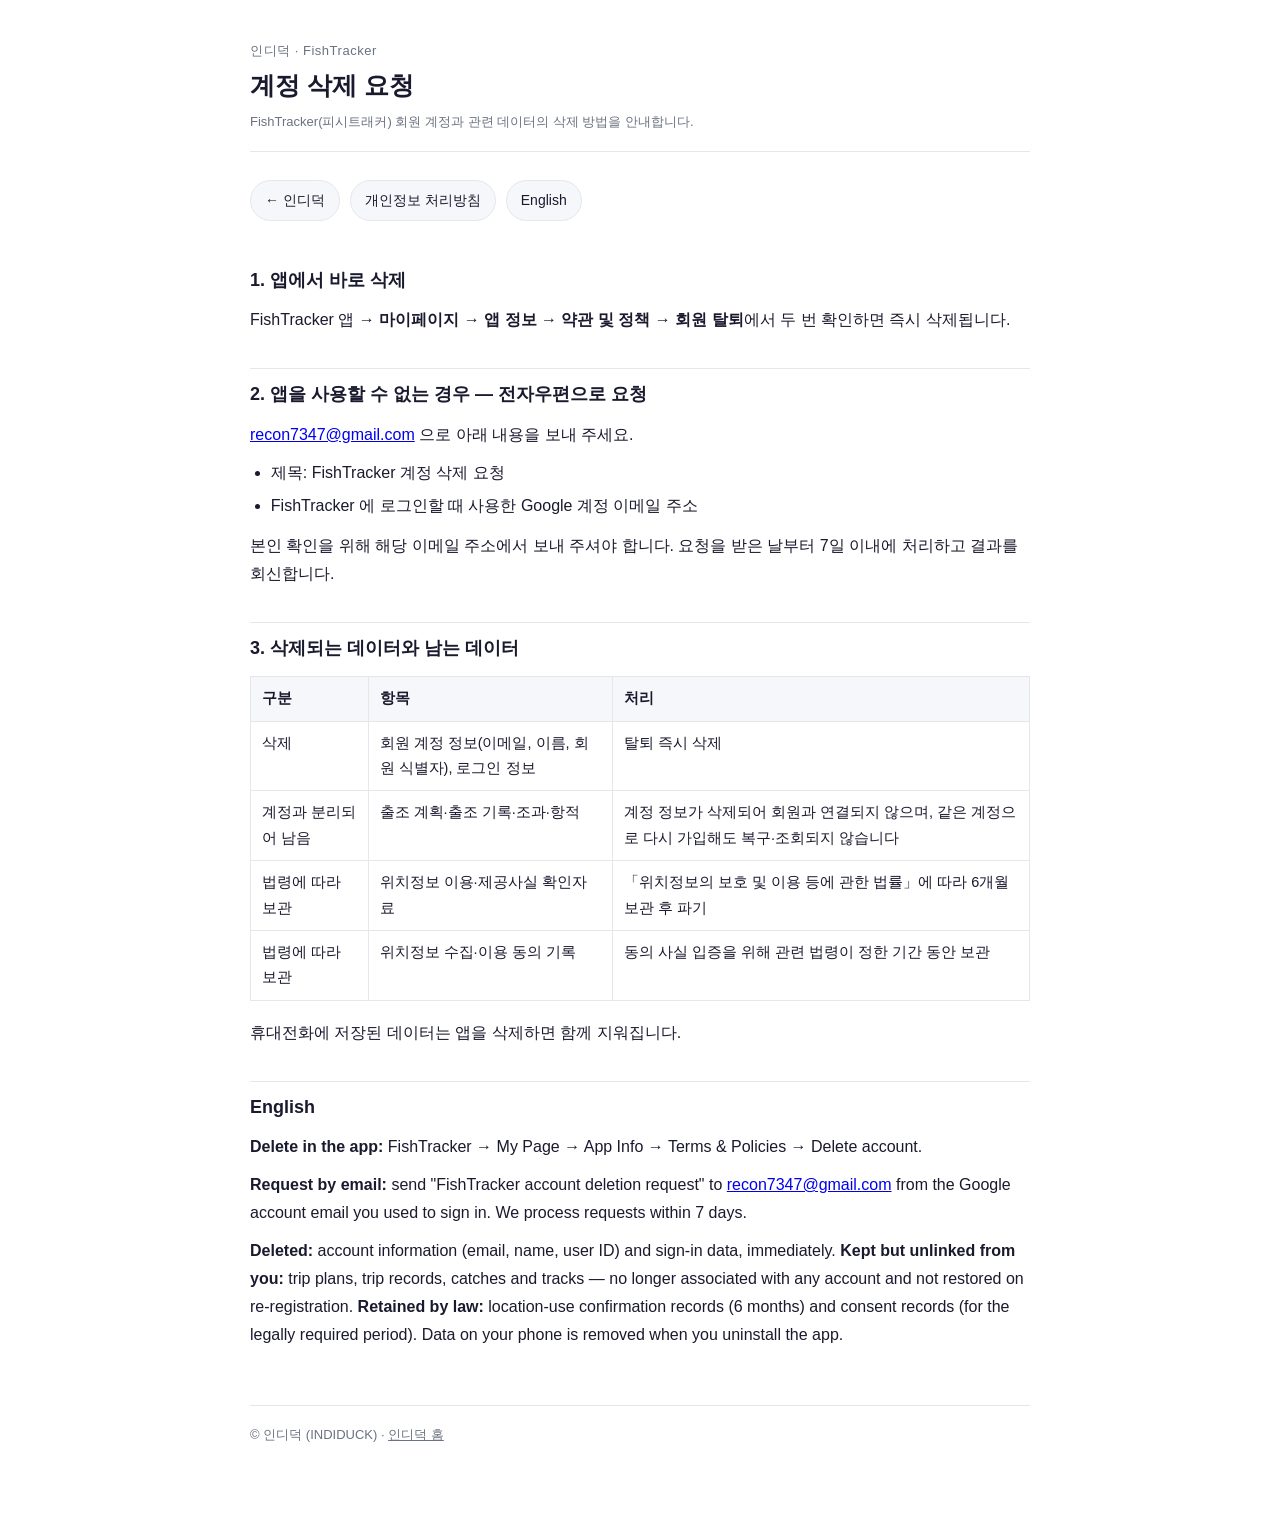
==== fishtracker-account-deletion.html @ 85d04227 "FishTracker 계정 삭제 요청 안내 페이지 추가 (Play 계정 삭제 정책)" ====
<!doctype html><html lang="ko"><head>
<meta charset="utf-8"><meta name="viewport" content="width=device-width,initial-scale=1,viewport-fit=cover">
<title>FishTracker 계정 삭제 | 인디덕</title><link rel="stylesheet" href="style.css"></head><body>
<div class="wrap">
<header>
  <p class="app">인디덕 · FishTracker</p>
  <h1>계정 삭제 요청</h1>
  <p class="meta">FishTracker(피시트래커) 회원 계정과 관련 데이터의 삭제 방법을 안내합니다.</p>
</header>
<nav><a href="index.html">← 인디덕</a><a href="privacy.html">개인정보 처리방침</a><a href="#en">English</a></nav>

<h2>1. 앱에서 바로 삭제</h2>
<p>FishTracker 앱 → <strong>마이페이지 → 앱 정보 → 약관 및 정책 → 회원 탈퇴</strong>에서 두 번 확인하면 즉시 삭제됩니다.</p>

<h2>2. 앱을 사용할 수 없는 경우 — 전자우편으로 요청</h2>
<p><a href="mailto:recon7347@gmail.com?subject=FishTracker%20%EA%B3%84%EC%A0%95%20%EC%82%AD%EC%A0%9C%20%EC%9A%94%EC%B2%AD">recon7347@gmail.com</a> 으로 아래 내용을 보내 주세요.</p>
<ul>
<li>제목: FishTracker 계정 삭제 요청</li>
<li>FishTracker 에 로그인할 때 사용한 Google 계정 이메일 주소</li>
</ul>
<p>본인 확인을 위해 해당 이메일 주소에서 보내 주셔야 합니다. 요청을 받은 날부터 7일 이내에 처리하고 결과를 회신합니다.</p>

<h2>3. 삭제되는 데이터와 남는 데이터</h2>
<table>
<tr><th>구분</th><th>항목</th><th>처리</th></tr>
<tr><td>삭제</td><td>회원 계정 정보(이메일, 이름, 회원 식별자), 로그인 정보</td><td>탈퇴 즉시 삭제</td></tr>
<tr><td>계정과 분리되어 남음</td><td>출조 계획·출조 기록·조과·항적</td><td>계정 정보가 삭제되어 회원과 연결되지 않으며, 같은 계정으로 다시 가입해도 복구·조회되지 않습니다</td></tr>
<tr><td>법령에 따라 보관</td><td>위치정보 이용·제공사실 확인자료</td><td>「위치정보의 보호 및 이용 등에 관한 법률」에 따라 6개월 보관 후 파기</td></tr>
<tr><td>법령에 따라 보관</td><td>위치정보 수집·이용 동의 기록</td><td>동의 사실 입증을 위해 관련 법령이 정한 기간 동안 보관</td></tr>
</table>
<p>휴대전화에 저장된 데이터는 앱을 삭제하면 함께 지워집니다.</p>

<h2 id="en">English</h2>
<p><strong>Delete in the app:</strong> FishTracker → My Page → App Info → Terms &amp; Policies → Delete account.</p>
<p><strong>Request by email:</strong> send "FishTracker account deletion request" to <a href="mailto:recon7347@gmail.com">recon7347@gmail.com</a> from the Google account email you used to sign in. We process requests within 7 days.</p>
<p><strong>Deleted:</strong> account information (email, name, user ID) and sign-in data, immediately. <strong>Kept but unlinked from you:</strong> trip plans, trip records, catches and tracks — no longer associated with any account and not restored on re-registration. <strong>Retained by law:</strong> location-use confirmation records (6 months) and consent records (for the legally required period). Data on your phone is removed when you uninstall the app.</p>

<footer>© 인디덕 (INDIDUCK) · <a href="index.html">인디덕 홈</a></footer>
</div></body></html>
---- style.css ----
:root{--bg:#ffffff;--fg:#1a1a2e;--muted:#6b7280;--line:#e5e7eb;--accent:#0d47a1;--surface:#f5f7fa}
@media (prefers-color-scheme:dark){:root{--bg:#121417;--fg:#e8eaed;--muted:#9aa0a6;--line:#2b2f36;--accent:#7aa7ff;--surface:#1a1d22}}
*{box-sizing:border-box}
body{margin:0;background:var(--bg);color:var(--fg);
 font-family:-apple-system,BlinkMacSystemFont,"Apple SD Gothic Neo","Malgun Gothic",sans-serif;
 font-size:16px;line-height:1.75;-webkit-text-size-adjust:100%}
.wrap{max-width:820px;margin:0 auto;padding:40px 20px 80px}
header{border-bottom:1px solid var(--line);padding-bottom:18px;margin-bottom:28px}
header .app{font-size:13px;color:var(--muted);letter-spacing:.04em;margin:0 0 6px}
h1{font-size:25px;margin:0 0 8px;line-height:1.35}
.meta{font-size:13px;color:var(--muted);margin:0}
nav{margin:22px 0 0;display:flex;gap:10px;flex-wrap:wrap}
nav a{display:inline-block;padding:7px 14px;border:1px solid var(--line);border-radius:999px;
 text-decoration:none;color:var(--fg);font-size:14px;background:var(--surface)}
nav a:hover{border-color:var(--accent);color:var(--accent)}
h2{font-size:18px;margin:34px 0 10px;padding-top:10px;border-top:1px solid var(--line)}
h2:first-of-type{border-top:none}
h3{font-size:15px;margin:20px 0 6px}
p{margin:0 0 10px}
.art{margin:18px 0 6px;font-weight:700}
.sub{margin:0 0 4px;padding-left:1em}
table{border-collapse:collapse;width:100%;margin:12px 0 18px;font-size:14.5px;display:block;overflow-x:auto}
th,td{border:1px solid var(--line);padding:9px 11px;text-align:left;vertical-align:top}
th{background:var(--surface);font-weight:600;white-space:nowrap}
ul{margin:0 0 12px;padding-left:1.3em}
li{margin:0 0 5px}
.note{background:var(--surface);border-left:3px solid var(--accent);padding:12px 16px;
 margin:16px 0;font-size:14.5px;border-radius:0 6px 6px 0}
footer{margin-top:56px;padding-top:18px;border-top:1px solid var(--line);
 font-size:13px;color:var(--muted)}
footer a{color:var(--muted)}
pre.plain{white-space:pre-wrap;word-break:break-word;font-family:inherit;font-size:15.5px;margin:0}
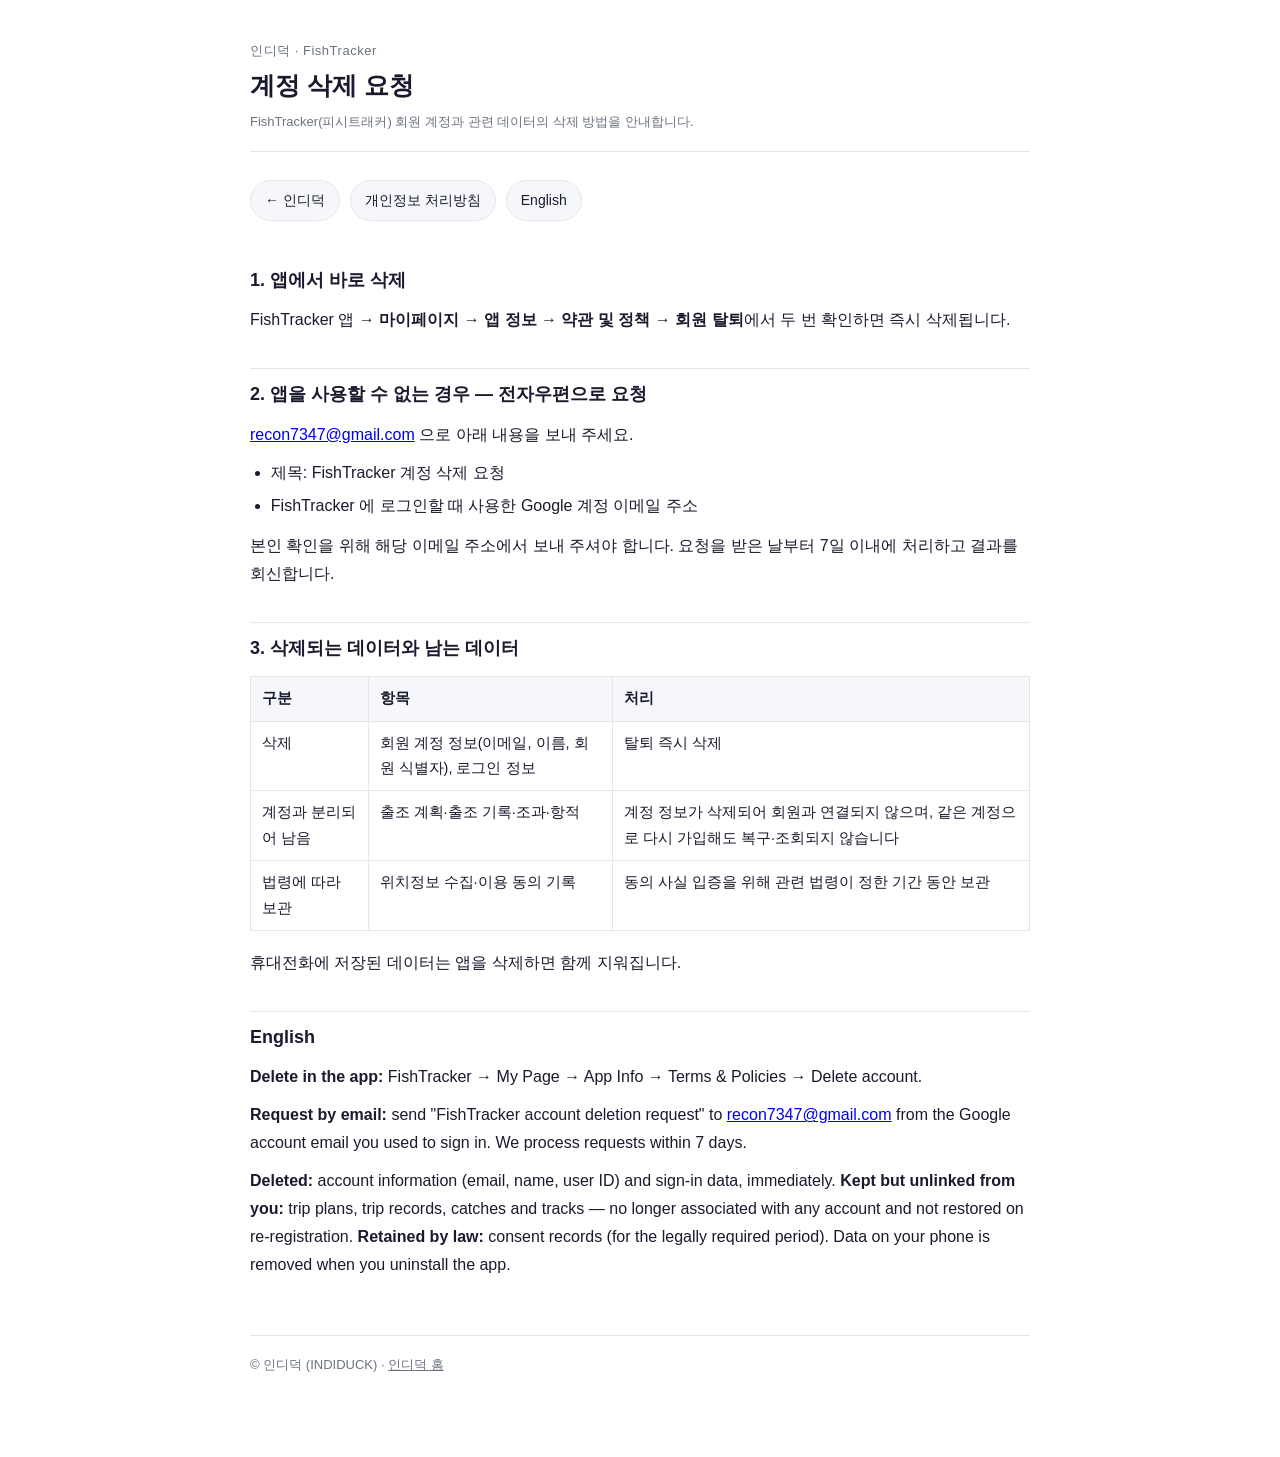
==== commit 0ef5fbfd: "FishTracker 계정 삭제 안내: 서버에 없는 확인자료 보관 문구 제거" ====
--- a/fishtracker-account-deletion.html
+++ b/fishtracker-account-deletion.html
@@ -25,7 +25,6 @@
 <tr><th>구분</th><th>항목</th><th>처리</th></tr>
 <tr><td>삭제</td><td>회원 계정 정보(이메일, 이름, 회원 식별자), 로그인 정보</td><td>탈퇴 즉시 삭제</td></tr>
 <tr><td>계정과 분리되어 남음</td><td>출조 계획·출조 기록·조과·항적</td><td>계정 정보가 삭제되어 회원과 연결되지 않으며, 같은 계정으로 다시 가입해도 복구·조회되지 않습니다</td></tr>
-<tr><td>법령에 따라 보관</td><td>위치정보 이용·제공사실 확인자료</td><td>「위치정보의 보호 및 이용 등에 관한 법률」에 따라 6개월 보관 후 파기</td></tr>
 <tr><td>법령에 따라 보관</td><td>위치정보 수집·이용 동의 기록</td><td>동의 사실 입증을 위해 관련 법령이 정한 기간 동안 보관</td></tr>
 </table>
 <p>휴대전화에 저장된 데이터는 앱을 삭제하면 함께 지워집니다.</p>
@@ -33,7 +32,7 @@
 <h2 id="en">English</h2>
 <p><strong>Delete in the app:</strong> FishTracker → My Page → App Info → Terms &amp; Policies → Delete account.</p>
 <p><strong>Request by email:</strong> send "FishTracker account deletion request" to <a href="mailto:recon7347@gmail.com">recon7347@gmail.com</a> from the Google account email you used to sign in. We process requests within 7 days.</p>
-<p><strong>Deleted:</strong> account information (email, name, user ID) and sign-in data, immediately. <strong>Kept but unlinked from you:</strong> trip plans, trip records, catches and tracks — no longer associated with any account and not restored on re-registration. <strong>Retained by law:</strong> location-use confirmation records (6 months) and consent records (for the legally required period). Data on your phone is removed when you uninstall the app.</p>
+<p><strong>Deleted:</strong> account information (email, name, user ID) and sign-in data, immediately. <strong>Kept but unlinked from you:</strong> trip plans, trip records, catches and tracks — no longer associated with any account and not restored on re-registration. <strong>Retained by law:</strong> consent records (for the legally required period). Data on your phone is removed when you uninstall the app.</p>
 
 <footer>© 인디덕 (INDIDUCK) · <a href="index.html">인디덕 홈</a></footer>
 </div></body></html>
